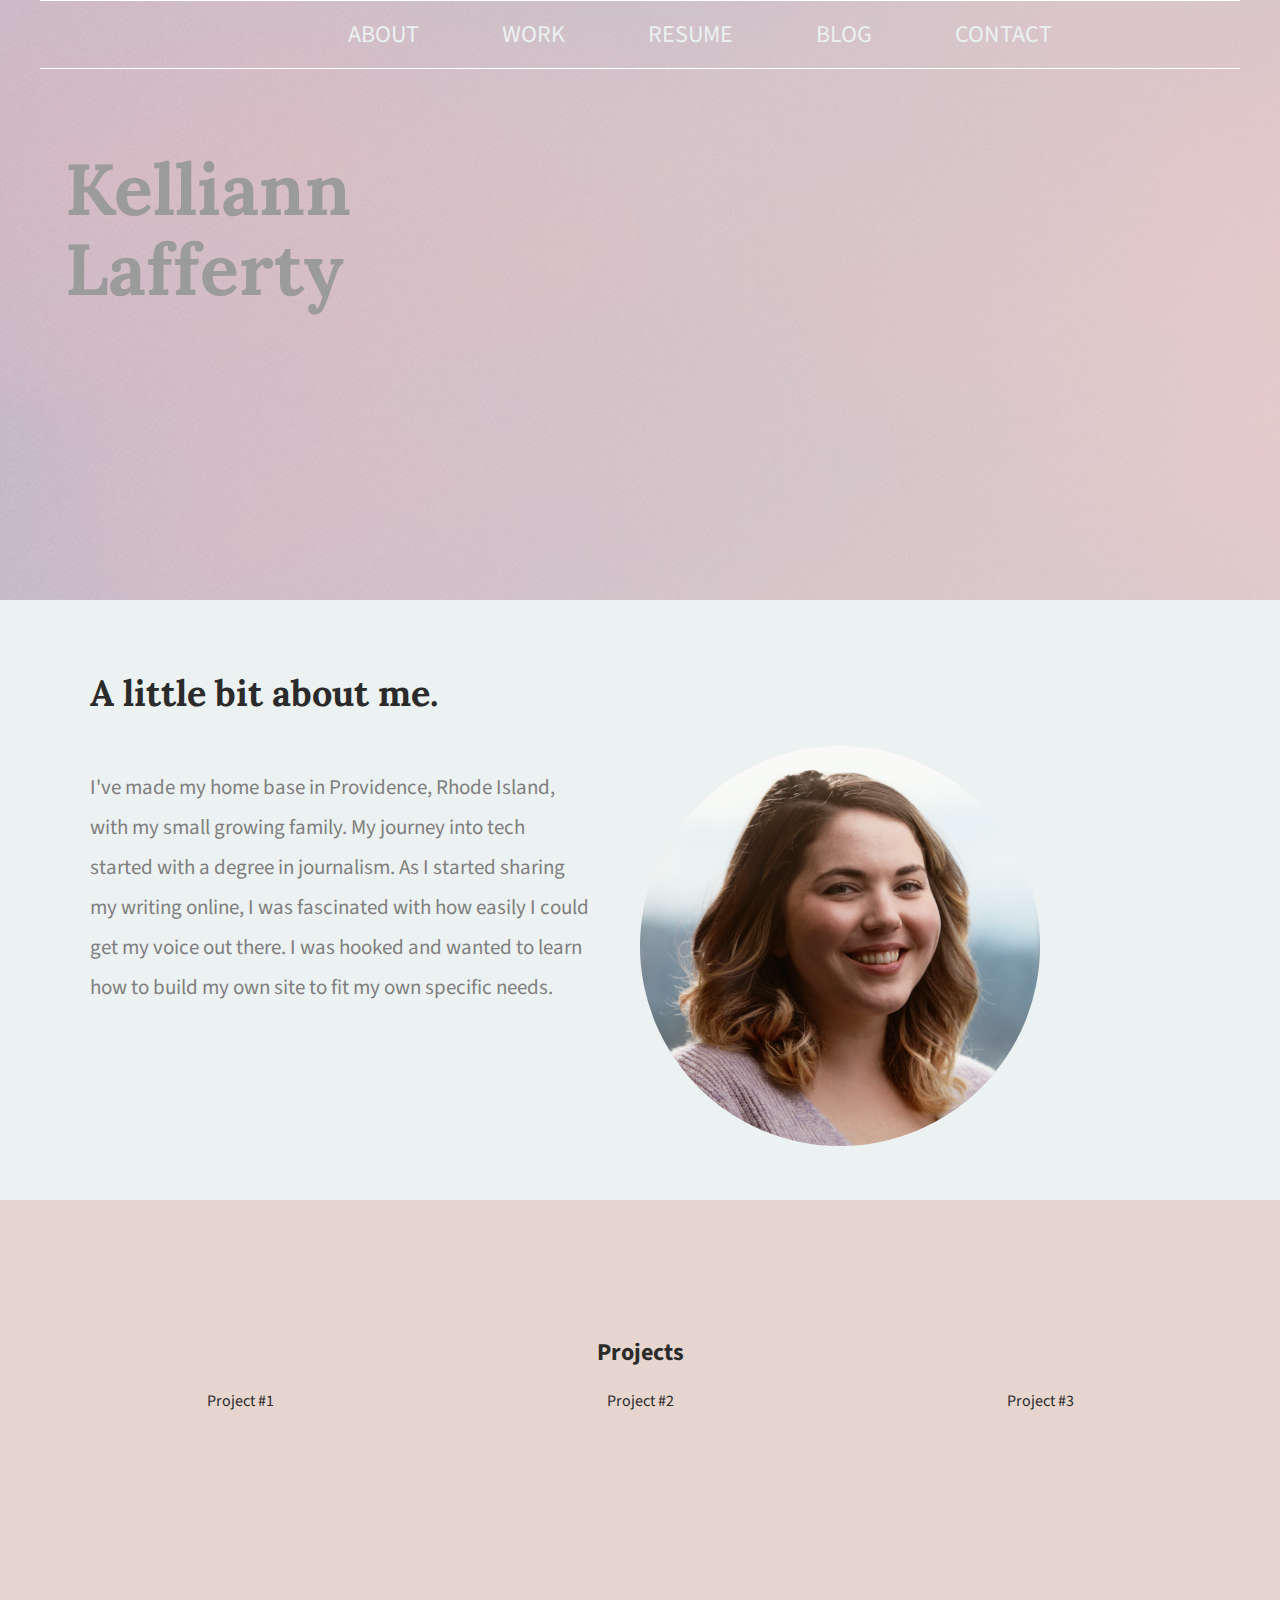
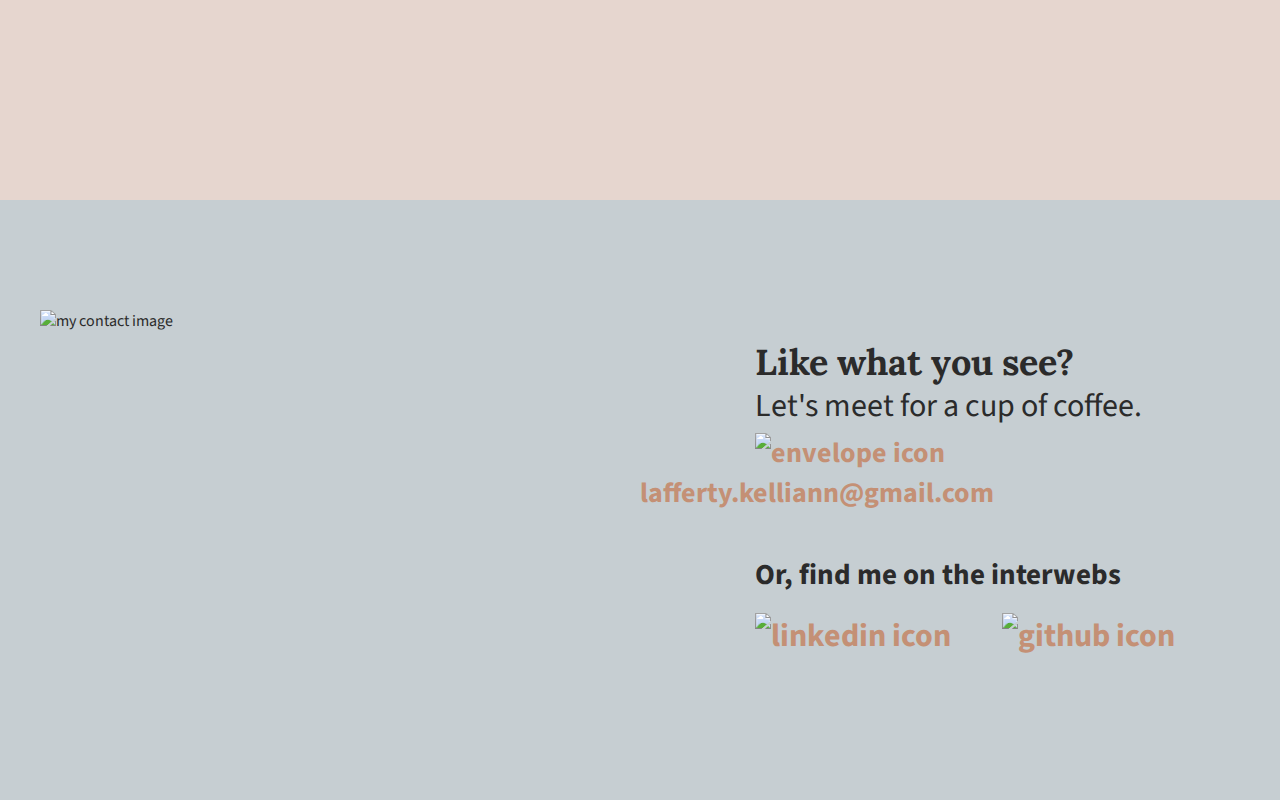
==== index.html @ 21bf4f7d "added nav bar" ====
<!doctype html>
<html lang="en">

<head>
  <meta charset="utf-8">
  <title>Kelliann Lafferty | Portfolio</title>
  <link rel="stylesheet" href="css/normalize.css">
  <link rel="stylesheet" href="css/main.css">
  <link href='https://fonts.googleapis.com/css?family=Lora:400,700' rel='stylesheet' type='text/css'>
  <link href='https://fonts.googleapis.com/css?family=Source+Sans+Pro:400,700' rel='stylesheet' type='text/css'>
</head>

<body>
  <header>
    <div class="full-width">
      <nav>
        <ul>
          <li><a href="#about">About</a></li>
          <li><a href="#work">Work</a></li>
          <li><a href="#resume">Resume</a></li>
          <li><a href="#blog">Blog</a></li>
          <li><a href="#contact">Contact</a></li>
        </ul>
      </nav>
      <h2>Kelliann Lafferty</h2>
    </div>
  </header>

  <main>
    <section id="about">
      <div class="full-width">
        <h2>A little bit about me.</h2>
        <div class="half-width">
          <p>I've made my home base in Providence, Rhode Island, with my small growing family. My journey into tech
            started with a degree in journalism. As I started sharing my writing online, I was fascinated with how
            easily I could get my voice out there. I was hooked and wanted to learn how to build my own site to fit my
            own specific needs.</p>
        </div>
        <div class="half-width">
          <img src="img/headshot.jpg" id="about-img" alt="portfolio photo" style="max-width:100%; height:auto;" />
        </div>
      </div>
    </section>

    <section id="work">
      <div class="full-width">
        <h2>Projects</h2>
        <div class="third-width">
          Project #1
        </div>
        <div class="third-width">
          Project #2
        </div>
        <div class="third-width">
          Project #3
        </div>
      </div>
    </section>

    <footer id="contact">
      <div class="full-width">
        <div class="half-width">
          <img src="img/contact.png" alt="my contact image" />
        </div>
        <div class="half-width">
          <h2>Like what you see?</h2>
          <h3 id="email-header">Let's meet for a cup of coffee.</h3>
          <a href="mailto:hi@jubileeausten.com"><img id="envelope" src="img/icon-envelope.png"
              alt="envelope icon" />lafferty.kelliann@gmail.com</a>
          <h3 id="socialmedia-header">Or, find me on the interwebs</h3>
          <ul>
            <li><a href=""><img src="img/icon-linkedin.png" alt="linkedin icon" /></a></li>
            <li><a href=""><img src="img/icon-github.png" alt="github icon" /></a></li>
            <li><a href=""></a></li>
          </ul>
        </div>
      </div>
    </footer>
  </main>
</body>

</html>
---- css/main.css ----
/****** BASE STYLES ******/

body {
  font-family: 'Source Sans Pro', sans-serif;
  color: #2b2b2b;
}

#about,
#work,
#contact {
  height: 600px;
}

/****** GRID ******/

.full-width {
  width: 1200px;
  margin: 0 auto;
}
.half-width {
  width: 600px;
  float: left;
}
.third-width {
  width: 400px;
  float: left;
}

/****** HEADER ******/

header {
  height: 600px;
  background: url('../img/header.jpg');
  background-size: color;
}

header h1 {
  font-family: 'Lora', serif;
  font-size: 38px;
  color: #ecf1f1;
  padding: 65px 0 65px 25px;
}

nav {
  border: 1px solid #fff;
  border-width: 1px 0;
  list-style-type: none;
  margin: 0;
  text-align: center;
}

nav ul li {
  display: inline;
}
nav ul li a {
  text-transform: uppercase;
  text-decoration: none;
  font-size: 24px;
  color: #ecf1f1;
  padding-left: 80px;
}
header h2 {
  width: 500px;
  clear: both;
  font-family: 'Lora', serif;
  font-size: 72px;
  line-height: 80px;
  color: #9b9b9b;
  padding: 20px 0 20px 25px;
}

header h3 {
  width: 1000px;
  clear: both;
  font-family: 'Lora', serif;
  font-size: 50px;
  line-height: 80px;
  padding: 20px 0 20px 25px;
}
/****** ABOUT ******/

#about {
  background-color: #ecf1f1;
}

#about .full-width {
  padding: 40px 0;
}

#about h2 {
  font-family: 'Lora', serif;
  font-size: 36px;
  padding-left: 50px;
}
#about p {
  font-size: 21px;
  color: #7f7f7f;
  line-height: 40px;
  padding-left: 50px;
  padding-right: 50px;
}

#about img {
  border-radius: 50%;
  width: 400px;
  margin-left: auto;
  margin-right: auto;
  display: bl;
}

/****** WORK ******/

#work {
  background-color: #cfb0a183;
  text-align: center;
}

#work .full-width {
  padding: 115px 0;
}

#work img {
  padding-bottom: 30px;
}

#work h3 {
  font-size: 24px;
  line-height: 32px;
  width: 190px;
  margin: 0 auto;
}

#work p {
  font-family: 'Lora', serif;
  font-size: 18px;
  line-height: 30px;
  padding: 0 50px;
}

/****** CONTACT ******/

#contact {
  background-color: #80929c73;
}

#contact .full-width {
  padding: 110px 0;
}
#contact img#contact-img {
  margin-left: 25px;
  border: 12px solid #ffffff;
}
#contact h2,
#contact #email-header,
#contact #socialmedia-header,
#contact ul {
  padding-left: 115px;
}
#contact #envelope {
  padding: 0 10px 0 115px;
}
#contact h2 {
  font-family: 'Lora', serif;
  font-size: 36px;
  line-height: 44px;
}
#contact #email-header {
  font-size: 32px;
  font-weight: 400;
  line-height: 44px;
  margin: -30px 0 5px 0;
}
#contact #socialmedia-header {
  font-weight: bold;
  font-size: 29px;
  line-height: 44px;
  margin: 40px 0 0 0;
}
#contact a {
  text-decoration: none;
  color: #c49075;
  font-weight: bold;
  font-size: 28px;
}
#contact ul {
  list-style: none;
}
#contact ul li {
  display: inline-block;
}
#contact ul img {
  font-size: 32px;
  padding-right: 48px;
}
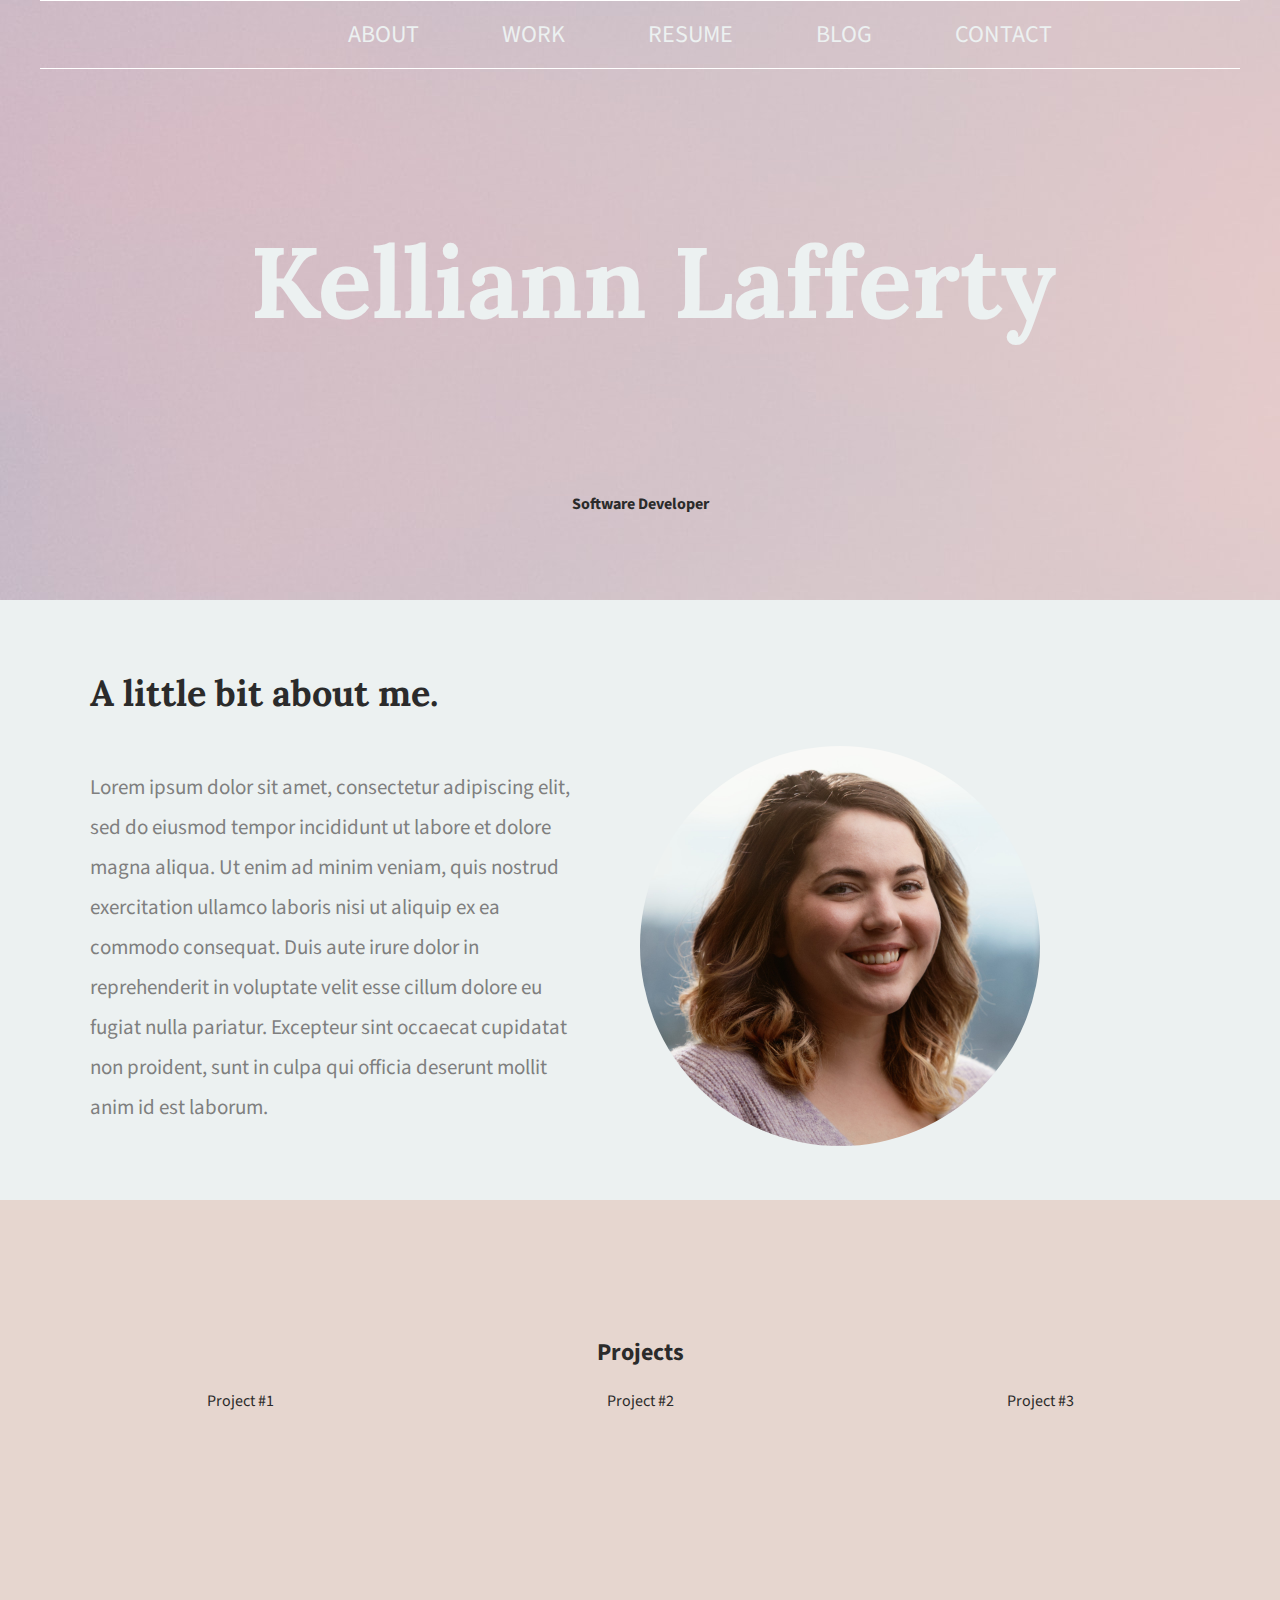
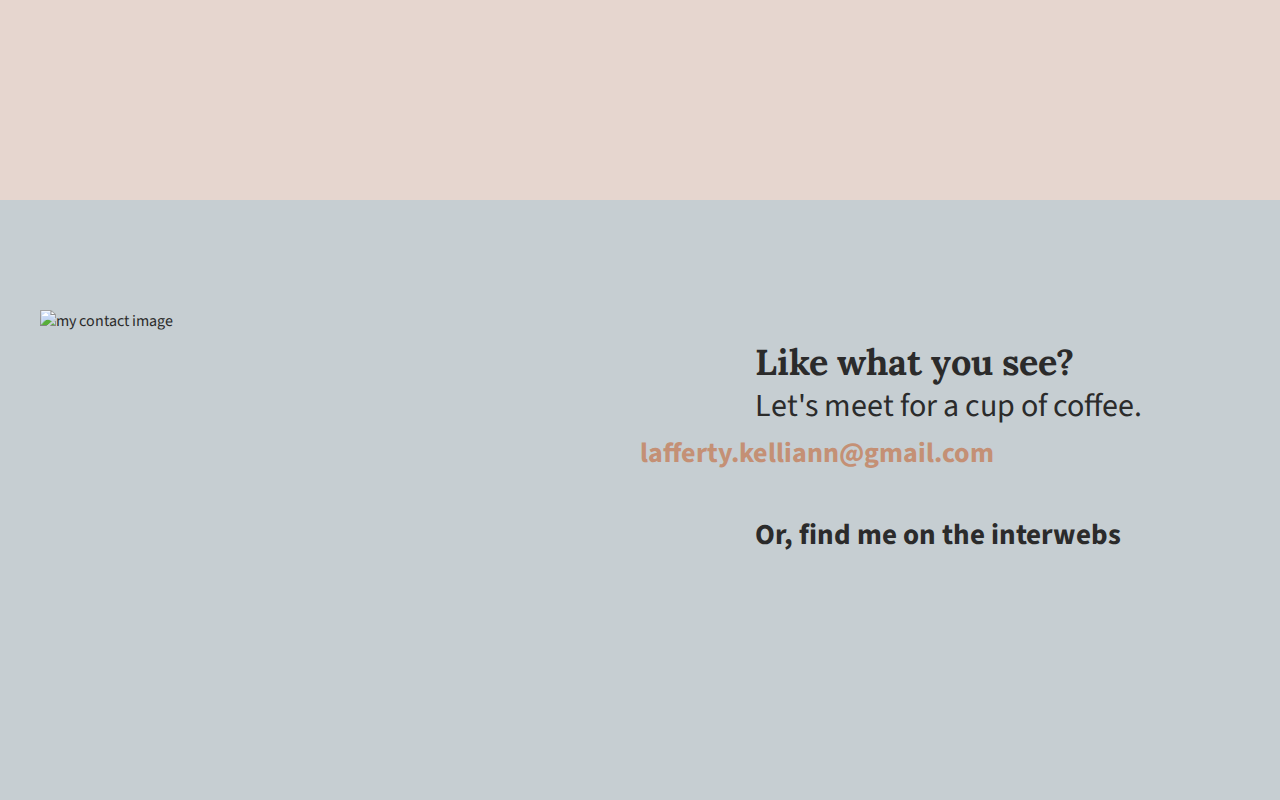
==== commit d1253907: "updated links" ====
--- a/index.html
+++ b/index.html
@@ -8,9 +8,11 @@
   <link rel="stylesheet" href="css/main.css">
   <link href='https://fonts.googleapis.com/css?family=Lora:400,700' rel='stylesheet' type='text/css'>
   <link href='https://fonts.googleapis.com/css?family=Source+Sans+Pro:400,700' rel='stylesheet' type='text/css'>
+  <script src="https://kit.fontawesome.com/5215b79217.js" crossorigin="anonymous"></script>
 </head>
 
 <body>
+
   <header>
     <div class="full-width">
       <nav>
@@ -23,6 +25,7 @@
         </ul>
       </nav>
       <h2>Kelliann Lafferty</h2>
+      <h4>Software Developer</h4>
     </div>
   </header>
 
@@ -31,13 +34,14 @@
       <div class="full-width">
         <h2>A little bit about me.</h2>
         <div class="half-width">
-          <p>I've made my home base in Providence, Rhode Island, with my small growing family. My journey into tech
-            started with a degree in journalism. As I started sharing my writing online, I was fascinated with how
-            easily I could get my voice out there. I was hooked and wanted to learn how to build my own site to fit my
-            own specific needs.</p>
+          <p>Lorem ipsum dolor sit amet, consectetur adipiscing elit, sed do eiusmod tempor incididunt ut labore et
+            dolore magna aliqua. Ut enim ad minim veniam, quis nostrud exercitation ullamco laboris nisi ut aliquip ex
+            ea commodo consequat. Duis aute irure dolor in reprehenderit in voluptate velit esse cillum dolore eu fugiat
+            nulla pariatur. Excepteur sint occaecat cupidatat non proident, sunt in culpa qui officia deserunt mollit
+            anim id est laborum.</p>
         </div>
         <div class="half-width">
-          <img src="img/headshot.jpg" id="about-img" alt="portfolio photo" style="max-width:100%; height:auto;" />
+          <img src="img/headshot.jpg" id="about-img" alt="portfolio photo" />
         </div>
       </div>
     </section>
@@ -65,13 +69,13 @@
         <div class="half-width">
           <h2>Like what you see?</h2>
           <h3 id="email-header">Let's meet for a cup of coffee.</h3>
-          <a href="mailto:hi@jubileeausten.com"><img id="envelope" src="img/icon-envelope.png"
-              alt="envelope icon" />lafferty.kelliann@gmail.com</a>
+          <a href="mailto:lafferty.kelliann@gmail.com">
+            <i class="far fa-envelope"></i>lafferty.kelliann@gmail.com</a>
           <h3 id="socialmedia-header">Or, find me on the interwebs</h3>
           <ul>
-            <li><a href=""><img src="img/icon-linkedin.png" alt="linkedin icon" /></a></li>
-            <li><a href=""><img src="img/icon-github.png" alt="github icon" /></a></li>
-            <li><a href=""></a></li>
+            <li><a href="https://www.linkedin.com/in/kelliann-lafferty/"><i class="fab fa-linkedin"></i></a></li>
+            <li><a href="https://github.com/klaffert"><i class="fab fa-github"></i></a></li>
+            <li><a href="https://dev.to/klaffert"><i class="fab fa-dev"></i></a></li>
           </ul>
         </div>
       </div>
--- a/css/main.css
+++ b/css/main.css
@@ -28,17 +28,14 @@
 
 /****** HEADER ******/
 
+header .full-width {
+  text-align: center;
+}
+
 header {
   height: 600px;
   background: url('../img/header.jpg');
   background-size: color;
-}
-
-header h1 {
-  font-family: 'Lora', serif;
-  font-size: 38px;
-  color: #ecf1f1;
-  padding: 65px 0 65px 25px;
 }
 
 nav {
@@ -60,23 +57,12 @@
   padding-left: 80px;
 }
 header h2 {
-  width: 500px;
-  clear: both;
   font-family: 'Lora', serif;
-  font-size: 72px;
-  line-height: 80px;
-  color: #9b9b9b;
-  padding: 20px 0 20px 25px;
+  font-size: 100px;
+  color: #ecf1f1;
+  padding: 65px 0 65px 25px;
 }
 
-header h3 {
-  width: 1000px;
-  clear: both;
-  font-family: 'Lora', serif;
-  font-size: 50px;
-  line-height: 80px;
-  padding: 20px 0 20px 25px;
-}
 /****** ABOUT ******/
 
 #about {
@@ -105,7 +91,8 @@
   width: 400px;
   margin-left: auto;
   margin-right: auto;
-  display: bl;
+  max-width: 100%;
+  height: auto;
 }
 
 /****** WORK ******/
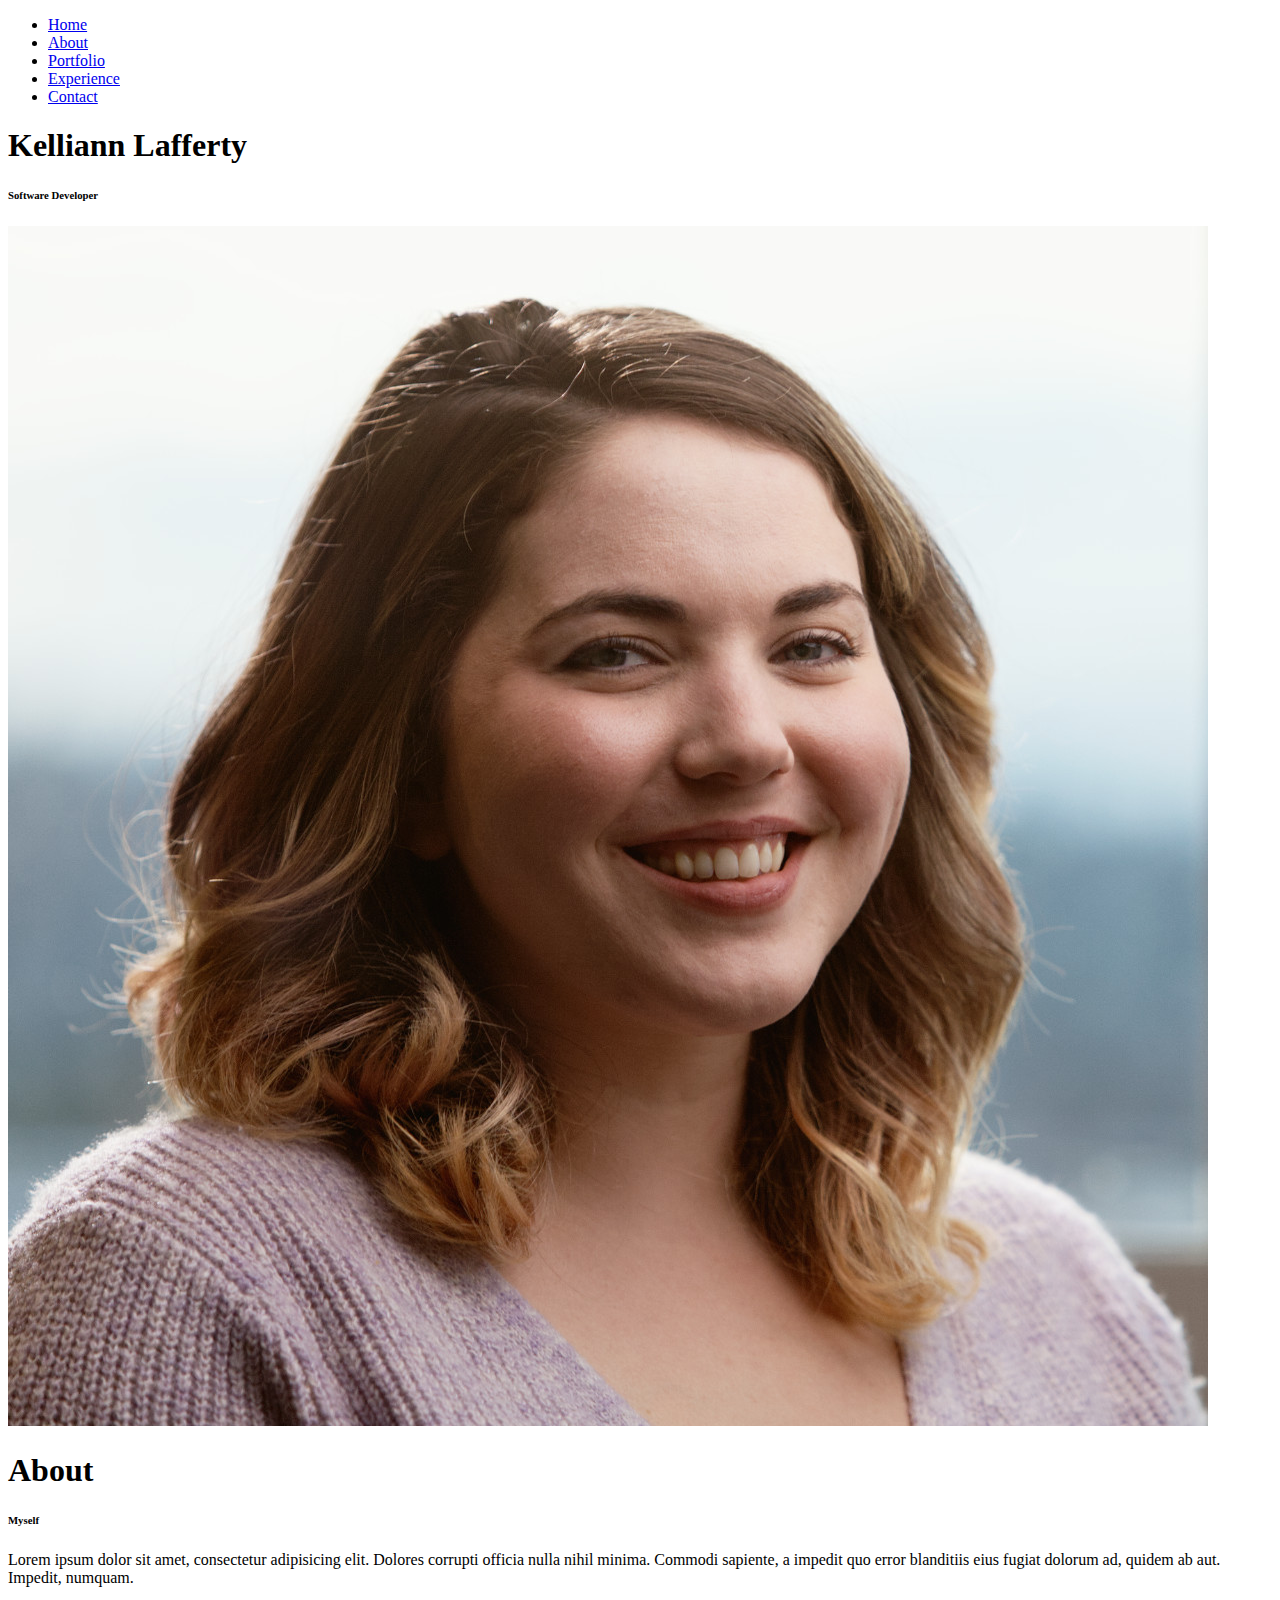
==== commit 4a856f23: "update about section" ====
--- a/index.html
+++ b/index.html
@@ -1,86 +1,84 @@
-<!doctype html>
+<!DOCTYPE html>
 <html lang="en">
 
 <head>
-  <meta charset="utf-8">
-  <title>Kelliann Lafferty | Portfolio</title>
-  <link rel="stylesheet" href="css/normalize.css">
-  <link rel="stylesheet" href="css/main.css">
-  <link href='https://fonts.googleapis.com/css?family=Lora:400,700' rel='stylesheet' type='text/css'>
-  <link href='https://fonts.googleapis.com/css?family=Source+Sans+Pro:400,700' rel='stylesheet' type='text/css'>
-  <script src="https://kit.fontawesome.com/5215b79217.js" crossorigin="anonymous"></script>
+  <meta charset="UTF-8">
+  <meta name="viewport" content="width=device-width, initial-scale=1">
+  <title>Kelliann Lafferty</title>
+  <link rel="stylesheet" href="https://unpkg.com/aos@next/dist/aos.css" />
+  <link rel="stylesheet" href="https://use.fontawesome.com/releases/v5.7.2/css/all.css"
+    integrity="sha384-fnmOCqbTlWIlj8LyTjo7mOUStjsKC4pOpQbqyi7RrhN7udi9RwhKkMHpvLbHG9Sr" crossorigin="anonymous">
+  <link rel="stylesheet" href="main.css">
 </head>
 
 <body>
+  <header>
+    <div class="menu-toggler">
+      <div class="bar-half start"></div>
+      <div class="bar"></div>
+      <div class="bar-half end"></div>
 
-  <header>
-    <div class="full-width">
-      <nav>
-        <ul>
-          <li><a href="#about">About</a></li>
-          <li><a href="#work">Work</a></li>
-          <li><a href="#resume">Resume</a></li>
-          <li><a href="#blog">Blog</a></li>
-          <li><a href="#contact">Contact</a></li>
-        </ul>
-      </nav>
-      <h2>Kelliann Lafferty</h2>
-      <h4>Software Developer</h4>
+    </div>
+    <nav class="top-nav">
+      <ul class="nav-list">
+        <li>
+          <a href="index.html" class="nav link">Home</a>
+        </li>
+        <li>
+          <a href="#about" class="nav link">About</a>
+        </li>
+        <li>
+          <a href="#portfolio" class="nav link">Portfolio</a>
+        </li>
+        <li>
+          <a href="#experience" class="nav link">Experience</a>
+        </li>
+        <li>
+          <a href="#contact" class="nav link">Contact</a>
+        </li>
+      </ul>
+    </nav>
+    <div class="landing-text">
+      <h1>Kelliann Lafferty</h1>
+      <h6>Software Developer</h6>
     </div>
   </header>
 
-  <main>
-    <section id="about">
-      <div class="full-width">
-        <h2>A little bit about me.</h2>
-        <div class="half-width">
-          <p>Lorem ipsum dolor sit amet, consectetur adipiscing elit, sed do eiusmod tempor incididunt ut labore et
-            dolore magna aliqua. Ut enim ad minim veniam, quis nostrud exercitation ullamco laboris nisi ut aliquip ex
-            ea commodo consequat. Duis aute irure dolor in reprehenderit in voluptate velit esse cillum dolore eu fugiat
-            nulla pariatur. Excepteur sint occaecat cupidatat non proident, sunt in culpa qui officia deserunt mollit
-            anim id est laborum.</p>
+  <section class="about" id="about">
+    <div class="container">
+      <div class="profile-img">
+        <img src="images/headshot.jpg" alt="" />
+      </div>
+      <div class="about-details">
+        <div class="about-heading">
+          <h1>About</h1>
+          <h6>Myself</h6>
         </div>
-        <div class="half-width">
-          <img src="img/headshot.jpg" id="about-img" alt="portfolio photo" />
-        </div>
+        <p>Lorem ipsum dolor sit amet, consectetur adipisicing elit. Dolores corrupti officia nulla nihil minima.
+          Commodi sapiente, a impedit quo error blanditiis eius fugiat dolorum ad, quidem ab aut. Impedit, numquam.</p>
       </div>
-    </section>
+      <div class="social-media">
+        <ul class="nav-list">
+          <li>
+            <a href="" class="icon-link">
+              <i class="fab fa-github"></i>
+            </a>
+            <a href="" class="icon-link">
+              <i class="fab fa-linkedin"></i>
+            </a>
+            <a href="" class="icon-link">
+              <i class="fab fa-dev"></i>
+            </a>
 
-    <section id="work">
-      <div class="full-width">
-        <h2>Projects</h2>
-        <div class="third-width">
-          Project #1
-        </div>
-        <div class="third-width">
-          Project #2
-        </div>
-        <div class="third-width">
-          Project #3
-        </div>
+          </li>
+        </ul>
       </div>
-    </section>
+    </div>
+  </section>
 
-    <footer id="contact">
-      <div class="full-width">
-        <div class="half-width">
-          <img src="img/contact.png" alt="my contact image" />
-        </div>
-        <div class="half-width">
-          <h2>Like what you see?</h2>
-          <h3 id="email-header">Let's meet for a cup of coffee.</h3>
-          <a href="mailto:lafferty.kelliann@gmail.com">
-            <i class="far fa-envelope"></i>lafferty.kelliann@gmail.com</a>
-          <h3 id="socialmedia-header">Or, find me on the interwebs</h3>
-          <ul>
-            <li><a href="https://www.linkedin.com/in/kelliann-lafferty/"><i class="fab fa-linkedin"></i></a></li>
-            <li><a href="https://github.com/klaffert"><i class="fab fa-github"></i></a></li>
-            <li><a href="https://dev.to/klaffert"><i class="fab fa-dev"></i></a></li>
-          </ul>
-        </div>
-      </div>
-    </footer>
-  </main>
+  <script src="https://ajax.googleapis.com/ajax/libs/jquery/3.3.1/jquery.min.js"></script>
+  <script src="https://unpkg.com/aos@next/dist/aos.js"></script>
+  <script src="main.js"></script>
 </body>
 
 </html>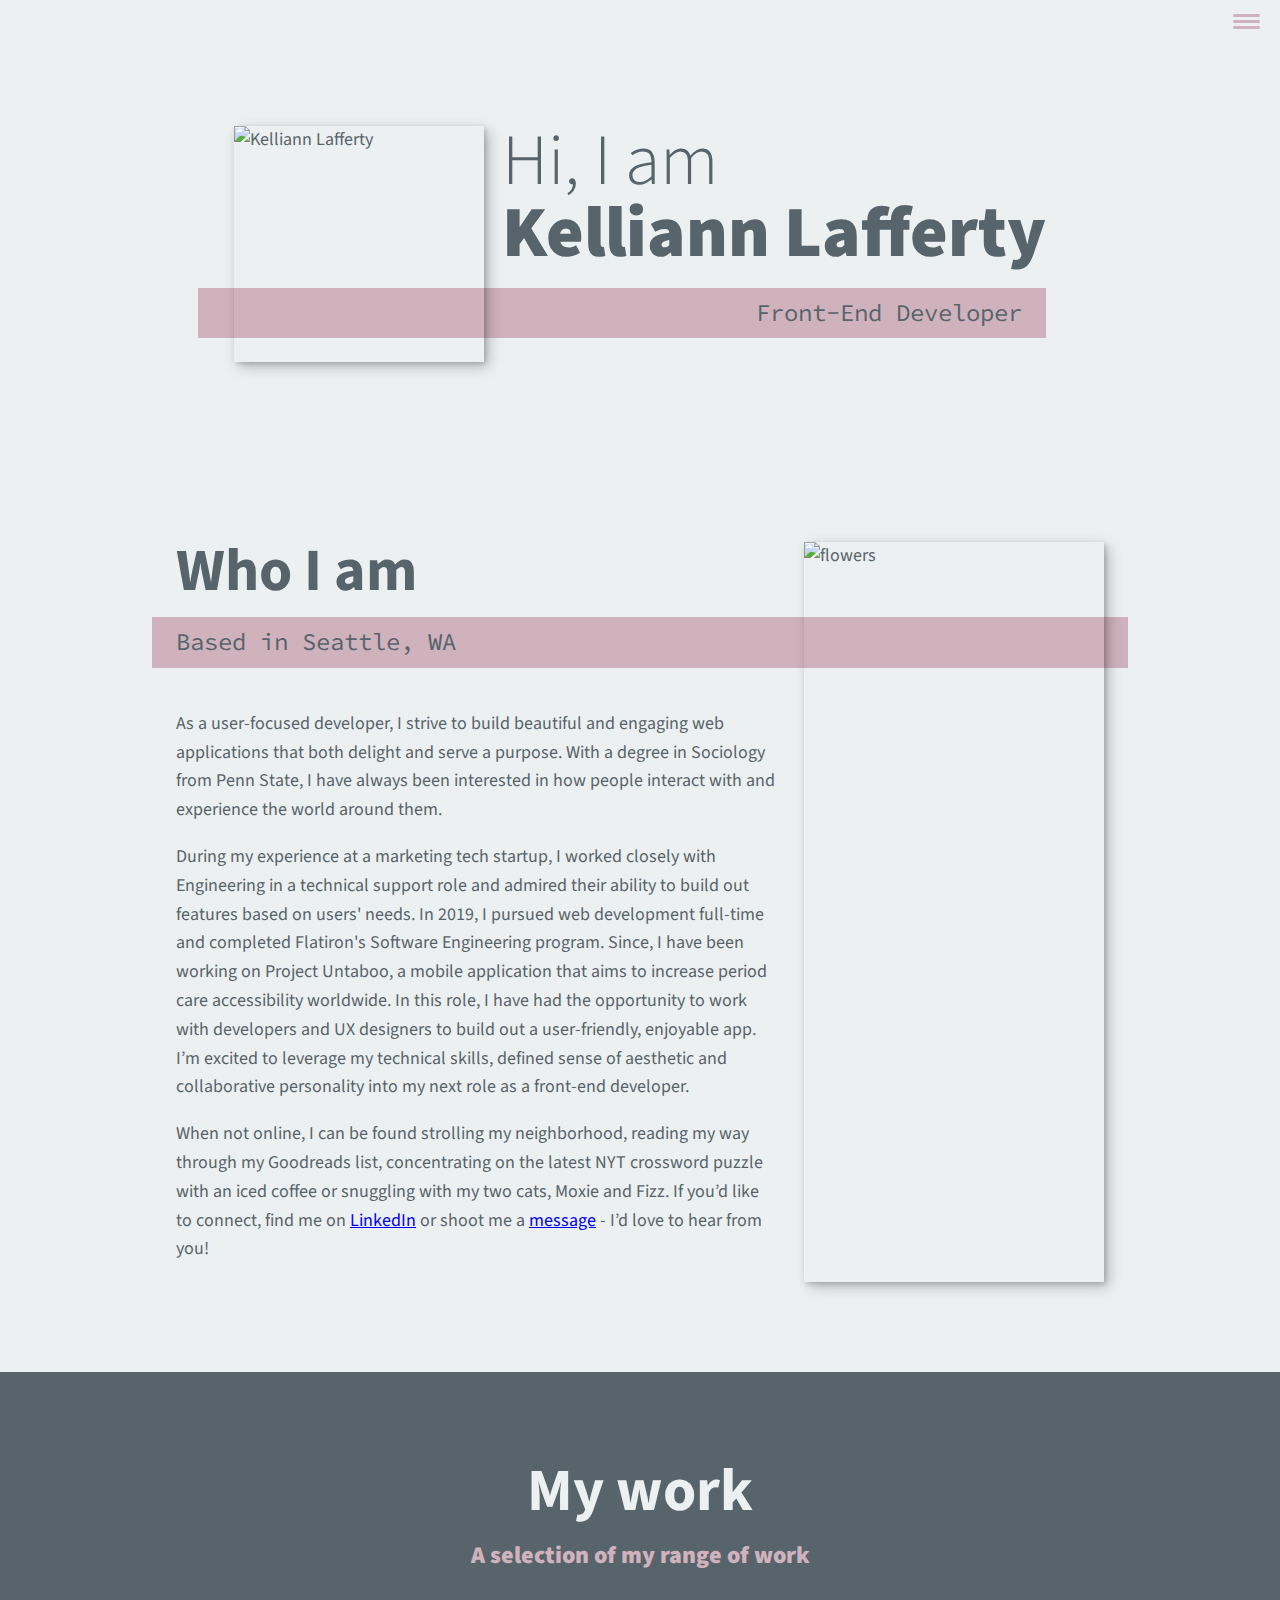
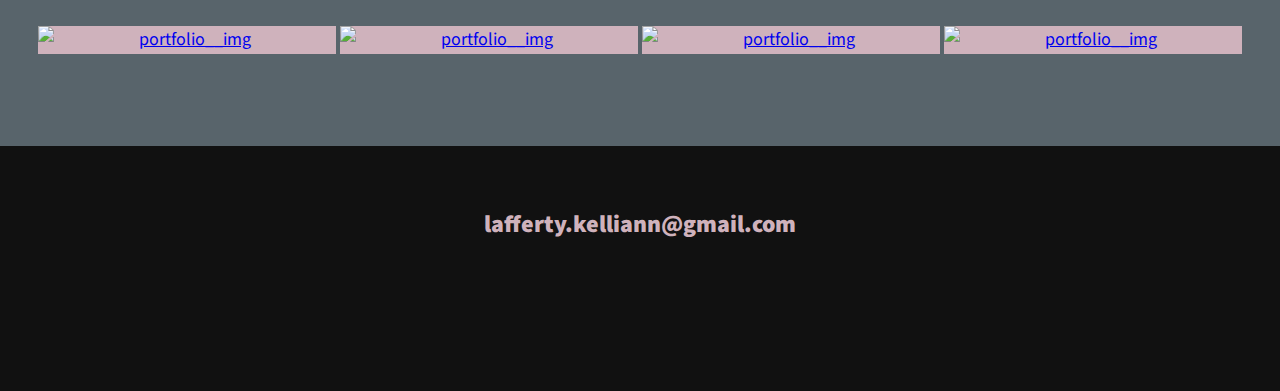
==== commit ab002e5d: "first push to github pages" ====
--- a/index.html
+++ b/index.html
@@ -3,82 +3,139 @@
 
 <head>
   <meta charset="UTF-8">
-  <meta name="viewport" content="width=device-width, initial-scale=1">
+  <meta name="viewport" content="width=device-width, initial-scale=1.0">
   <title>Kelliann Lafferty</title>
-  <link rel="stylesheet" href="https://unpkg.com/aos@next/dist/aos.css" />
-  <link rel="stylesheet" href="https://use.fontawesome.com/releases/v5.7.2/css/all.css"
-    integrity="sha384-fnmOCqbTlWIlj8LyTjo7mOUStjsKC4pOpQbqyi7RrhN7udi9RwhKkMHpvLbHG9Sr" crossorigin="anonymous">
-  <link rel="stylesheet" href="main.css">
+  <link rel="stylesheet" href="https://cdnjs.cloudflare.com/ajax/libs/normalize/7.0.0/normalize.min.css">
+  <link rel="stylesheet" href="https://cdnjs.cloudflare.com/ajax/libs/font-awesome/5.11.2/css/all.css"
+    integrity="sha256-46qynGAkLSFpVbEBog43gvNhfrOj+BmwXdxFgVK/Kvc=" crossorigin="anonymous" />
+
+  <!-- Update these with your own fonts -->
+  <link href="https://fonts.googleapis.com/css?family=Source+Code+Pro:400,900|Source+Sans+Pro:300,900&display=swap"
+    rel="stylesheet">
+
+  <link rel="stylesheet" href="css/main.css">
+
 </head>
 
 <body>
   <header>
-    <div class="menu-toggler">
-      <div class="bar-half start"></div>
-      <div class="bar"></div>
-      <div class="bar-half end"></div>
-
+    <div class="logo">
     </div>
-    <nav class="top-nav">
-      <ul class="nav-list">
-        <li>
-          <a href="index.html" class="nav link">Home</a>
-        </li>
-        <li>
-          <a href="#about" class="nav link">About</a>
-        </li>
-        <li>
-          <a href="#portfolio" class="nav link">Portfolio</a>
-        </li>
-        <li>
-          <a href="#experience" class="nav link">Experience</a>
-        </li>
-        <li>
-          <a href="#contact" class="nav link">Contact</a>
-        </li>
+    <button class="nav-toggle" aria-label="toggle navigation">
+      <span class="hamburger"></span>
+    </button>
+    <nav class="nav">
+      <ul class="nav__list">
+        <li class="nav__item"><a href="#home" class="nav__link">Home</a></li>
+        <li class="nav__item"><a href="#about" class="nav__link">About me</a></li>
+        <li class="nav__item"><a href="#work" class="nav__link">My Work</a></li>
       </ul>
     </nav>
-    <div class="landing-text">
-      <h1>Kelliann Lafferty</h1>
-      <h6>Software Developer</h6>
-    </div>
   </header>
 
-  <section class="about" id="about">
-    <div class="container">
-      <div class="profile-img">
-        <img src="images/headshot.jpg" alt="" />
-      </div>
-      <div class="about-details">
-        <div class="about-heading">
-          <h1>About</h1>
-          <h6>Myself</h6>
-        </div>
-        <p>Lorem ipsum dolor sit amet, consectetur adipisicing elit. Dolores corrupti officia nulla nihil minima.
-          Commodi sapiente, a impedit quo error blanditiis eius fugiat dolorum ad, quidem ab aut. Impedit, numquam.</p>
-      </div>
-      <div class="social-media">
-        <ul class="nav-list">
-          <li>
-            <a href="" class="icon-link">
-              <i class="fab fa-github"></i>
-            </a>
-            <a href="" class="icon-link">
-              <i class="fab fa-linkedin"></i>
-            </a>
-            <a href="" class="icon-link">
-              <i class="fab fa-dev"></i>
-            </a>
-
-          </li>
-        </ul>
-      </div>
-    </div>
+  <!-- Introduction -->
+  <section class="intro" id="home">
+    <h1 class="section__title section__title--intro">
+      Hi, I am <strong>Kelliann Lafferty</strong>
+    </h1>
+    <p class="section__subtitle section__subtitle--intro">
+      Front-End Developer
+    </p>
+    <img src="images/kl-headshot.jpg" alt="Kelliann Lafferty" class="intro__img">
   </section>
-
-  <script src="https://ajax.googleapis.com/ajax/libs/jquery/3.3.1/jquery.min.js"></script>
-  <script src="https://unpkg.com/aos@next/dist/aos.js"></script>
-  <script src="main.js"></script>
 </body>
 
+
+<!-- About me -->
+<section class="about-me" id="about">
+  <h2 class="section__title section__title--about">Who I am</h2>
+  <p class="section__subtitle section__subtitle--about">Based in Seattle, WA</p>
+
+  <div class="about-me__body">
+    <p>As a user-focused developer, I strive to build beautiful and engaging web applications that both delight and
+      serve a purpose. With a degree in Sociology from Penn State, I have always been interested in how people interact
+      with and experience the world around them.</p>
+    <p>During my experience at a marketing tech startup, I worked closely with Engineering in a technical
+      support role and admired their ability to build out features based on users' needs. In 2019, I pursued web
+      development full-time and completed Flatiron's Software Engineering program. Since, I have been
+      working on Project Untaboo, a mobile application that aims to increase period care accessibility worldwide. In
+      this
+      role, I have had the opportunity to work with developers and UX designers to build out a user-friendly, enjoyable
+      app.
+      I’m excited to leverage my technical skills, defined sense of aesthetic and collaborative personality into my next
+      role as a front-end developer.
+
+    </p>
+    <p>When not online, I can be found strolling my neighborhood, reading my way through my Goodreads list,
+      concentrating on the latest NYT crossword puzzle with an iced coffee or snuggling with my two cats, Moxie and
+      Fizz. If you’d like to connect, find me on <a href="https://www.linkedin.com/in/kelliann-lafferty/">LinkedIn</a>
+      or shoot me a <a href="#footer">message</a> - I’d
+      love to hear from you!</p>
+  </div>
+
+  <img src="images/header4.jpg" alt="flowers" class="about-me__img">
+</section>
+
+<!-- <img> -->
+</section>
+
+<!-- My Work -->
+<section class="my-work" id="work">
+  <h2 class="section__title section__title--work">My work</h2>
+  <p class="section__subtitle section__subtitle--work">A selection of my range of work</p>
+  <div class="portfolio">
+
+    <!-- Portfolio Item 1 -->
+    <a href="#" class="portfolio__item">
+      <img src="images/base-apparel.jpg" alt="portfolio__img">
+    </a>
+
+    <!-- Portfolio Item 2 -->
+    <a href="#" class="portfolio__item">
+      <img src="images/four-card-feature.jpg" alt="portfolio__img">
+    </a>
+
+    <!-- Portfolio Item 3 -->
+    <a href="#" class="portfolio__item">
+      <img src="images/insure-landing-page.jpg" alt="portfolio__img">
+    </a>
+
+    <!-- Portfolio Item 4 -->
+    <a href="#" class="portfolio__item">
+      <img src="images/huddle-landing-page.jpg" alt="portfolio__img">
+    </a>
+
+    <!-- Portfolio Item 5
+    <a href="#" class="portfolio__item">
+      <img src="images/fylo-dark-theme-landing-page.jpg" portfolio__img">
+    </a>
+
+    Portfolio Item 6 -->
+    <!-- <a href="#" class="portfolio__item">
+      <img src="images/pricing-component-with-toggle.jpg" portfolio__img">
+    </a> -->
+  </div>
+</section>
+
+<!-- Footer -->
+
+<footer class="footer" id="footer">
+  <a href="mailto:lafferty.kelliann@gmail.com" class="footer__link">
+    lafferty.kelliann@gmail.com
+  </a>
+  <ul class="social-list">
+    <li class="social-list__item"><a class="social-list__link" href="https://www.linkedin.com/in/kelliann-lafferty/"><i
+          class="fab fa-linkedin"></i></a>
+    </li>
+    <li class="social-list__item"><a class="social-list__link" href="https://www.github.com/klaffert"><i
+          class="fab fa-github"></i></a>
+    </li>
+    <li class="social-list__item"><a class="social-list__link" href="https://dev.to/klaffert"><i class="fab fa-dev"></i>
+      </a>
+    </li>
+  </ul>
+</footer>
+
+<script src="js/index.js"></script>
+
 </html>--- a/css/main.css
+++ b/css/main.css
@@ -0,0 +1,460 @@
+*,
+*::before,
+*::after {
+  box-sizing: border-box;
+}
+
+/* Custom Properties, update these for your own design */
+
+:root {
+  --ff-primary: 'Source Sans Pro', sans-serif;
+  --ff-secondary: 'Source Code Pro', monospace;
+
+  --fw-reg: 300;
+  --fw-bold: 900;
+
+  --clr-light: #ecf0f1;
+  --clr-dark: #58646b;
+  --clr-accent: #cfb2bc;
+
+  --fs-h1: 3rem;
+  --fs-h2: 2.25rem;
+  --fs-h3: 1.25rem;
+  --fs-body: 1rem;
+
+  --bs: 0.25em 0.25em 0.75em rgba(0, 0, 0, 0.25),
+    0.125em 0.125em 0.25em rgba(0, 0, 0, 0.15);
+}
+
+@media (min-width: 800px) {
+  :root {
+    --fs-h1: 4.5rem;
+    --fs-h2: 3.75rem;
+    --fs-h3: 1.5rem;
+    --fs-body: 1.125rem;
+  }
+}
+
+/* General styles */
+
+html {
+  scroll-behavior: smooth;
+}
+
+body {
+  background: var(--clr-light);
+  color: var(--clr-dark);
+  margin: 0;
+  font-family: var(--ff-primary);
+  font-size: var(--fs-body);
+  line-height: 1.6;
+}
+
+section {
+  padding: 5em 2em;
+}
+
+img {
+  display: block;
+  max-width: 100%;
+}
+
+strong {
+  font-weight: var(--fw-bold);
+}
+
+:focus {
+  outline: 3px solid var(--clr-accent);
+  outline-offset: 3px;
+}
+
+/* Buttons */
+
+.btn {
+  display: inline-block;
+  padding: 0.5em 2.5em;
+  background: var(--clr-accent);
+  color: var(--clr-dark);
+  text-decoration: none;
+  cursor: pointer;
+  font-size: 0.8rem;
+  text-transform: uppercase;
+  letter-spacing: 2px;
+  font-weight: var(--fw-bold);
+  transition: transform 200ms ease-in-out;
+}
+
+.btn:hover {
+  transform: scale(1.1);
+}
+
+/* Typography */
+
+h1,
+h2,
+h3 {
+  line-height: 1;
+  margin: 0;
+}
+
+h1 {
+  font-size: var(--fs-h1);
+}
+h2 {
+  font-size: var(--fs-h2);
+}
+h3 {
+  font-size: var(--fs-h3);
+}
+
+.section__title {
+  margin-bottom: 0.25em;
+}
+
+.section__title--intro {
+  font-weight: var(--fw-reg);
+}
+
+.section__title--intro strong {
+  display: block;
+}
+
+.section__subtitle {
+  margin: 0;
+  font-size: var(--fs-h3);
+}
+
+.section__subtitle--intro,
+.section__subtitle--about {
+  background: var(--clr-accent);
+  padding: 0.25em 1em;
+  font-family: var(--ff-secondary);
+  margin-bottom: 1em;
+}
+
+.section__subtitle--work {
+  color: var(--clr-accent);
+  font-weight: var(--fw-bold);
+  margin-bottom: 2em;
+}
+
+/* header */
+
+header {
+  display: flex;
+  justify-content: space-between;
+  padding: 1em;
+}
+
+.logo {
+  max-width: 100px;
+}
+
+.nav {
+  position: fixed;
+  background: var(--clr-dark);
+  color: var(--clr-light);
+  top: 0;
+  bottom: 0;
+  left: 0;
+  right: 0;
+  z-index: 100;
+
+  transform: translateX(100%);
+  transition: transform 250ms cubic-bezier(0.5, 0, 0.5, 1);
+}
+
+.nav__list {
+  list-style: none;
+  display: flex;
+  height: 100%;
+  flex-direction: column;
+  justify-content: space-evenly;
+  align-items: center;
+  margin: 0;
+  padding: 0;
+}
+
+.nav__link {
+  color: inherit;
+  font-weight: var(--fw-bold);
+  font-size: var(--fs-h2);
+  text-decoration: none;
+}
+
+.nav__link:hover {
+  color: var(--clr-accent);
+}
+
+.nav-toggle {
+  padding: 0.5em;
+  background: transparent;
+  border: 0;
+  cursor: pointer;
+  position: absolute;
+  right: 1em;
+  top: 1em;
+  z-index: 1000;
+}
+
+.nav-open .nav {
+  transform: translateX(0);
+}
+
+.nav-open .nav-toggle {
+  position: fixed;
+}
+
+.nav-open .hamburger {
+  transform: rotate(0.625turn);
+}
+
+.nav-open .hamburger::before {
+  transform: rotate(90deg) translateX(-6px);
+}
+
+.nav-open .hamburger::after {
+  opacity: 0;
+}
+
+.hamburger {
+  display: block;
+  position: relative;
+}
+
+.hamburger,
+.hamburger::before,
+.hamburger::after {
+  background: var(--clr-accent);
+  width: 2em;
+  height: 3px;
+  border-radius: 1em;
+  transition: transform 250ms ease-in-out;
+}
+
+.hamburger::before,
+.hamburger::after {
+  content: '';
+  position: absolute;
+  left: 0;
+  right: 0;
+}
+
+.hamburger::before {
+  top: 6px;
+}
+.hamburger::after {
+  bottom: 6px;
+}
+
+/*  Intro section  */
+
+.intro {
+  position: relative;
+}
+
+.intro__img {
+  box-shadow: var(--bs);
+}
+
+.section__subtitle--intro {
+  display: inline-block;
+}
+
+@media (min-width: 600px) {
+  .intro {
+    display: grid;
+    width: min-content;
+    margin: 0 auto;
+    grid-column-gap: 1em;
+    grid-template-areas:
+      'img title'
+      'img subtitle';
+    grid-template-columns: min-content max-content;
+  }
+
+  .intro__img {
+    grid-area: img;
+    min-width: 250px;
+    position: relative;
+    z-index: 2;
+  }
+
+  .section__subtitle--intro {
+    align-self: start;
+    grid-column: -1 / 1;
+    grid-row: 2;
+    text-align: right;
+    position: relative;
+    left: -1.5em;
+    width: calc(100% + 1.5em);
+  }
+}
+
+/*  My services section  */
+
+.my-services {
+  background-color: var(--clr-dark);
+  background-image: url(../img/services-bg.jpg);
+  background-size: cover;
+  /* background-blend-mode: multiply; */
+  color: var(--clr-light);
+  text-align: center;
+}
+
+.section__title--services {
+  color: var(--clr-accent);
+  position: relative;
+}
+
+.section__title--services::after {
+  content: '';
+  display: block;
+  width: 2em;
+  height: 1px;
+  margin: 0.5em auto 1em;
+  background: var(--clr-light);
+  opacity: 0.25;
+}
+
+.services {
+  margin-bottom: 4em;
+}
+
+.service {
+  max-width: 500px;
+  margin: 0 auto;
+}
+
+@media (min-width: 800px) {
+  .services {
+    display: flex;
+    max-width: 1000px;
+    margin-left: auto;
+    margin-right: auto;
+  }
+
+  .service + .service {
+    margin-left: 2em;
+  }
+}
+
+/* About Me */
+
+.about-me {
+  max-width: 1000px;
+  margin: 0 auto;
+}
+
+.about-me__img {
+  box-shadow: var(--bs);
+}
+
+@media (min-width: 600px) {
+  .about-me {
+    display: grid;
+    grid-template-columns: 1fr 300px;
+    grid-template-areas:
+      'title img'
+      'subtitle img'
+      'text img';
+    grid-column-gap: 1.5em;
+  }
+
+  .section__title--about {
+    grid-area: title;
+  }
+
+  .section__subtitle--about {
+    grid-column: 1 / -1;
+    grid-row: 2;
+    position: relative;
+    left: -1em;
+    width: calc(100% + 2em);
+    padding-left: 1em;
+    padding-right: calc(200px + 4em);
+  }
+
+  .about-me__img {
+    grid-area: img;
+    position: relative;
+    z-index: 2;
+  }
+}
+/* My Work */
+
+.my-work {
+  background-color: var(--clr-dark);
+  color: var(--clr-light);
+  text-align: center;
+}
+
+.portfolio {
+  display: grid;
+  grid-template-columns: repeat(auto-fit, minmax(300px, 1fr));
+}
+
+.portfolio__item {
+  background: var(--clr-accent);
+  overflow: hidden;
+  margin: 2px;
+}
+
+.portfolio__img {
+  transition: transform 750ms cubic-bezier(0.5, 0, 0.5, 1), opacity 250ms linear;
+}
+
+.portfolio__item:focus {
+  position: relative;
+  z-index: 2;
+}
+
+.portfolio__img:hover,
+.portfolio__item:focus .portfolio__img {
+  transform: scale(1.2);
+  opacity: 0.5;
+}
+
+/* footer */
+
+.footer {
+  background: #111;
+  color: var(--clr-accent);
+  text-align: center;
+  padding: 2.5em 0;
+  font-size: var(--fs-h3);
+}
+
+.footer a {
+  color: inherit;
+  text-decoration: none;
+}
+
+.footer__link {
+  font-weight: var(--fw-bold);
+}
+
+.footer__link:hover,
+.social-list__link:hover {
+  opacity: 0.7;
+}
+
+.footer__link:hover {
+  text-decoration: underline;
+}
+
+.social-list {
+  list-style: none;
+  display: flex;
+  justify-content: center;
+  margin: 2em 0 0;
+  padding: 0;
+}
+
+.social-list__item {
+  margin: 0 0.5em;
+}
+
+.social-list__link {
+  padding: 0.5em;
+}
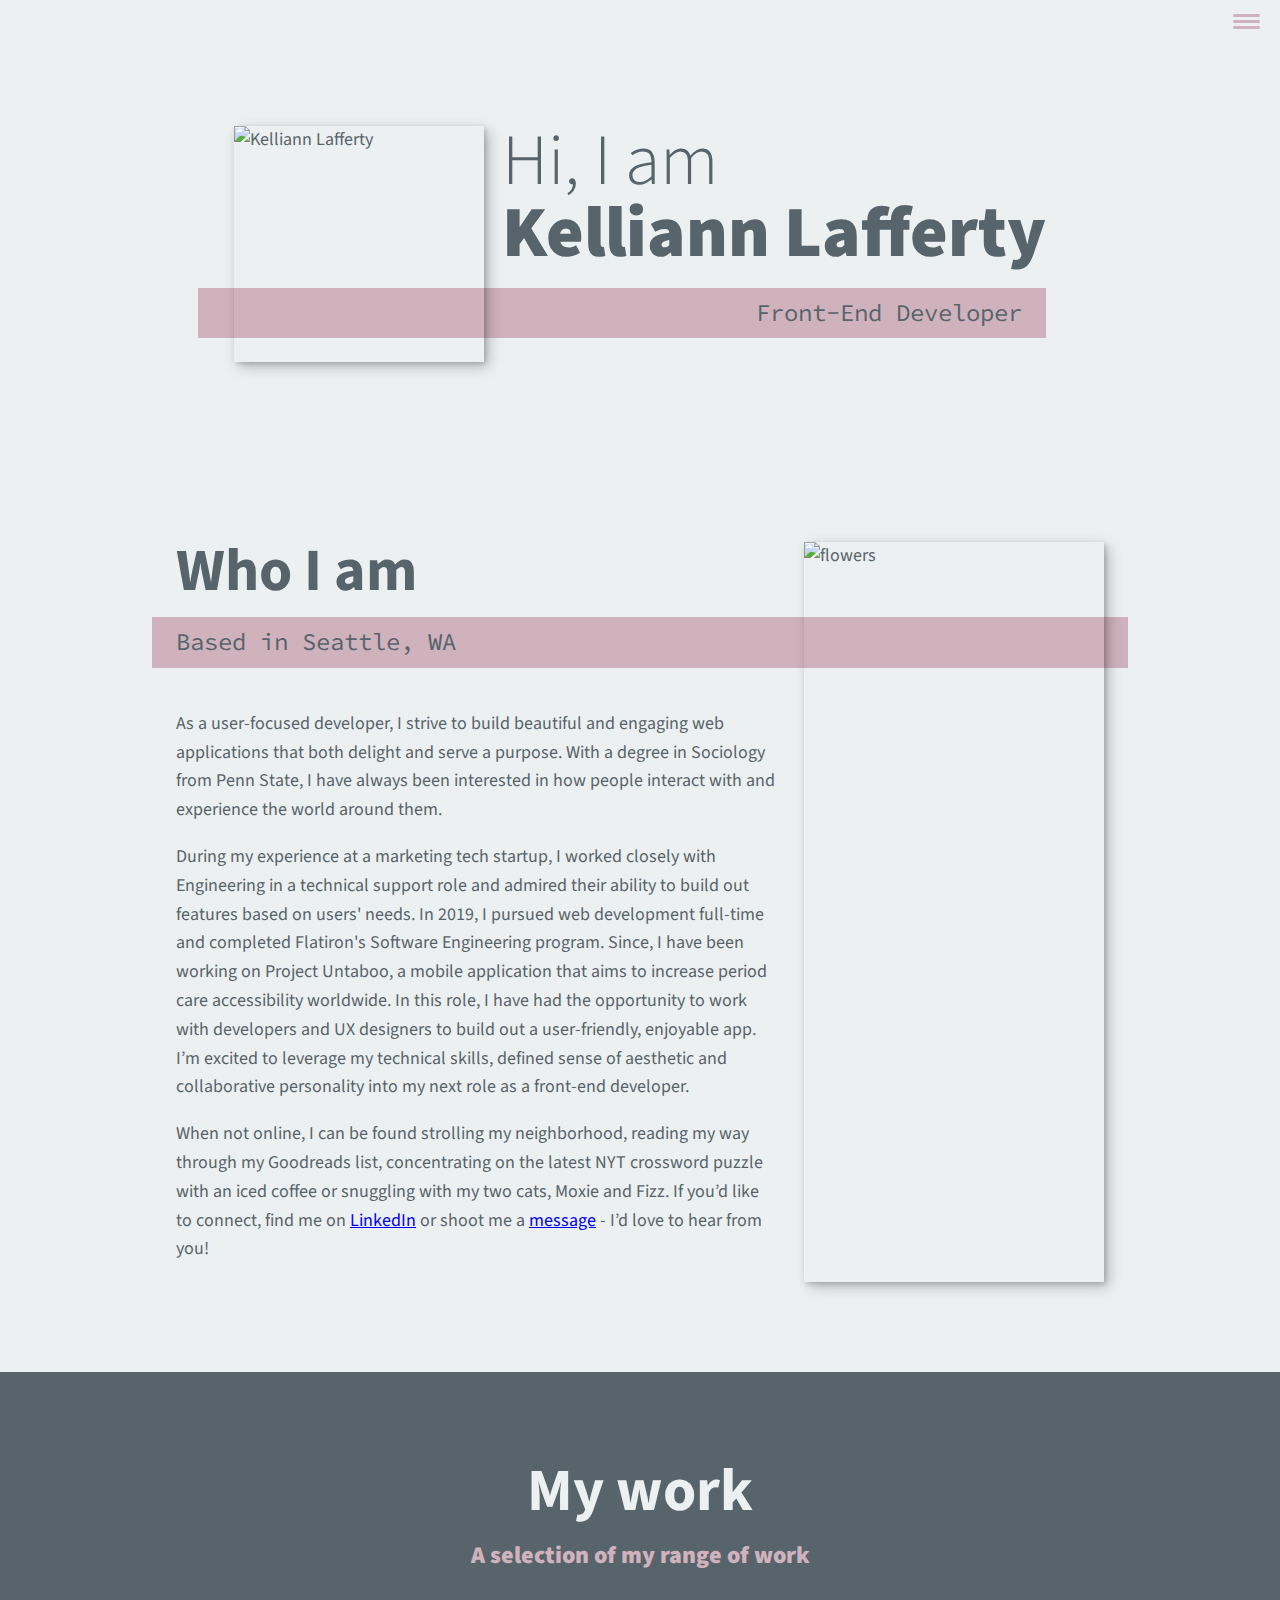
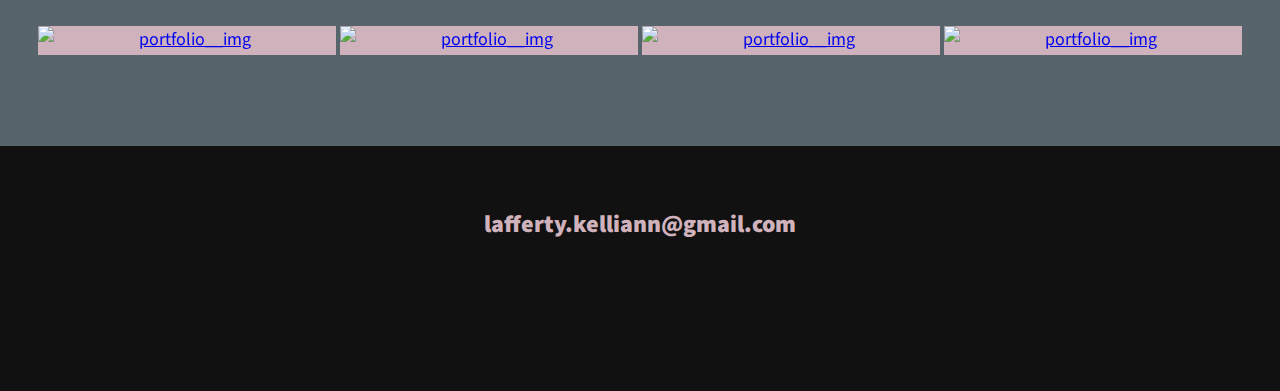
==== commit d6ed908f: "added hover.css to portfolio images" ====
--- a/index.html
+++ b/index.html
@@ -86,22 +86,22 @@
   <div class="portfolio">
 
     <!-- Portfolio Item 1 -->
-    <a href="#" class="portfolio__item">
+    <a href="#" class="portfolio__item hvr-grow-shadow">
       <img src="images/base-apparel.jpg" alt="portfolio__img">
     </a>
 
     <!-- Portfolio Item 2 -->
-    <a href="#" class="portfolio__item">
+    <a href="#" class="portfolio__item hvr-grow-shadow">
       <img src="images/four-card-feature.jpg" alt="portfolio__img">
     </a>
 
     <!-- Portfolio Item 3 -->
-    <a href="#" class="portfolio__item">
+    <a href="#" class="portfolio__item hvr-grow-shadow">
       <img src="images/insure-landing-page.jpg" alt="portfolio__img">
     </a>
 
     <!-- Portfolio Item 4 -->
-    <a href="#" class="portfolio__item">
+    <a href="https://huddle-five.now.sh/" class="portfolio__item hvr-grow-shadow">
       <img src="images/huddle-landing-page.jpg" alt="portfolio__img">
     </a>
 
--- a/css/main.css
+++ b/css/main.css
@@ -63,10 +63,29 @@
   font-weight: var(--fw-bold);
 }
 
-:focus {
+.hvr-grow-shadow {
+  display: inline-block;
+  vertical-align: middle;
+  -webkit-transform: perspective(1px) translateZ(0);
+  transform: perspective(1px) translateZ(0);
+  box-shadow: 0 0 1px rgba(0, 0, 0, 0);
+  -webkit-transition-duration: 0.3s;
+  transition-duration: 0.3s;
+  -webkit-transition-property: box-shadow, transform;
+  transition-property: box-shadow, transform;
+}
+.hvr-grow-shadow:hover,
+.hvr-grow-shadow:focus,
+.hvr-grow-shadow:active {
+  box-shadow: 0 12px 12px -12px var(--clr-accent);
+  -webkit-transform: scale(1.1);
+  transform: scale(1.1);
+}
+
+/* :focus {
   outline: 3px solid var(--clr-accent);
   outline-offset: 3px;
-}
+} */
 
 /* Buttons */
 
@@ -404,16 +423,16 @@
   transition: transform 750ms cubic-bezier(0.5, 0, 0.5, 1), opacity 250ms linear;
 }
 
-.portfolio__item:focus {
+/* .portfolio__item:focus {
   position: relative;
   z-index: 2;
-}
-
-.portfolio__img:hover,
+} */
+
+/* .portfolio__img:hover,
 .portfolio__item:focus .portfolio__img {
   transform: scale(1.2);
   opacity: 0.5;
-}
+} */
 
 /* footer */
 
